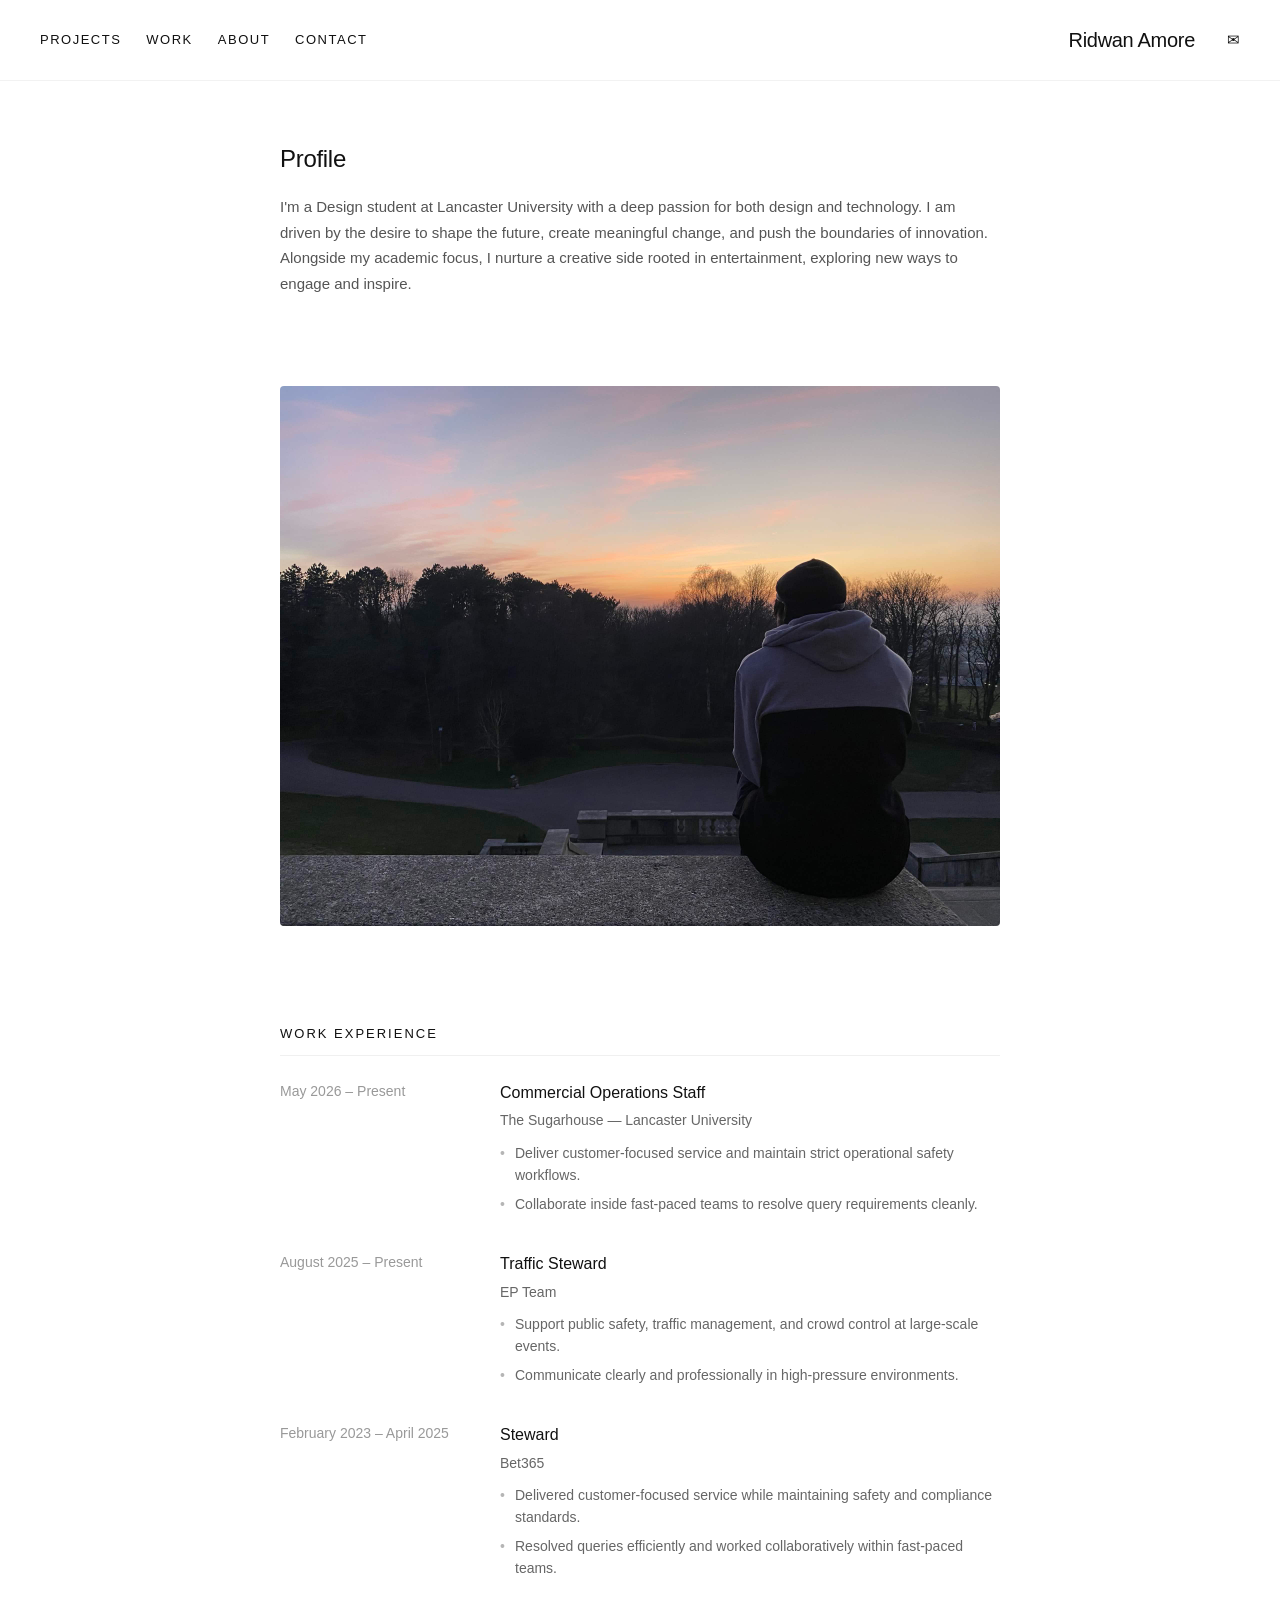
==== about.html @ fedd4a75 "Add files via upload" ====
<!DOCTYPE html>
<html lang="en">
<head>
    <meta charset="UTF-8">
    <meta name="viewport" content="width=device-width, initial-scale=1.0">
    <title>About | Ridwan Amore</title>
    <link rel="stylesheet" href="style.css">
    <style>
        /* Base Layout Settings */
        * {
            margin: 0;
            padding: 0;
            box-sizing: border-box;
        }

        body {
            font-family: 'Helvetica Neue', Helvetica, Arial, sans-serif;
            background-color: #ffffff;
            color: #333333;
            line-height: 1.6;
            -webkit-font-smoothing: antialiased;
            -moz-osx-font-smoothing: grayscale;
        }

        /* About Header Section */
        .about-header {
            max-width: 800px;
            margin: 140px auto 60px auto;
            padding: 0 40px;
        }

        .about-header h1 {
            font-size: 24px;
            font-weight: 400;
            letter-spacing: -0.3px;
            margin-bottom: 16px;
            color: #111111;
        }

        .about-header p {
            font-size: 15px;
            color: #555555;
            line-height: 1.7;
        }

        /* About Narrative & Image Layout */
        .about-content {
            max-width: 800px;
            margin: 0 auto 120px auto;
            padding: 0 40px;
        }

        .about-image {
            width: 100%;
            height: auto;
            border-radius: 4px;
            margin: 30px 0 40px 0;
            cursor: zoom-in;
            transition: opacity 0.25s ease;
        }

        .about-image:hover {
            opacity: 0.95;
        }

        /* CV & Work Experience Layout Grid */
        .cv-section {
            margin-top: 50px;
        }

        .cv-section h2 {
            font-size: 13px;
            text-transform: uppercase;
            letter-spacing: 2px;
            color: #111111;
            font-weight: 500;
            border-bottom: 1px solid #f0f0f0;
            padding-bottom: 10px;
            margin-bottom: 24px;
        }

        .cv-item {
            display: grid;
            grid-template-columns: 200px 1fr;
            margin-bottom: 30px;
            gap: 20px;
        }

        .cv-meta {
            font-size: 14px;
            color: #999999;
            font-weight: 400;
        }

        .cv-detail h3 {
            font-size: 16px;
            font-weight: 400;
            color: #111111;
            margin-bottom: 4px;
        }

        .cv-detail h4 {
            font-size: 14px;
            font-weight: 400;
            color: #666666;
            margin-bottom: 10px;
        }

        .cv-detail ul {
            list-style: none;
            padding-left: 0;
        }

        .cv-detail li {
            font-size: 14px;
            color: #666666;
            margin-bottom: 6px;
            position: relative;
            padding-left: 15px;
        }

        .cv-detail li::before {
            content: "•";
            position: absolute;
            left: 0;
            color: #b5b5b5;
        }

        @media (max-width: 600px) {
            .cv-item {
                grid-template-columns: 1fr;
                gap: 6px;
            }
        }

        /* Lightbox Layout Styles */
        .lightbox {
            position: fixed;
            top: 0;
            left: 0;
            width: 100%;
            height: 100%;
            background-color: rgba(0, 0, 0, 0.95);
            display: flex;
            justify-content: center;
            align-items: center;
            z-index: 2000;
            opacity: 0;
            pointer-events: none;
            transition: opacity 0.3s ease;
        }

        .lightbox.active {
            opacity: 1;
            pointer-events: auto;
        }

        .lightbox img {
            max-width: 92%;
            max-height: 92%;
            object-fit: contain;
            transform: scale(0.95);
            transition: transform 0.3s ease;
        }

        .lightbox.active img {
            transform: scale(1);
        }

        .lightbox-close {
            position: absolute;
            top: 30px;
            right: 40px;
            color: #ffffff;
            font-size: 40px;
            cursor: pointer;
            font-weight: 200;
        }
    </style>
</head>
<body>

    <!-- Fixed Top Navigation Dock -->
    <nav class="navbar">
        <div class="nav-links">
            <a href="index.html#projects">Projects</a>
            <a href="work.html">Work</a>
            <a href="about.html">About</a>
            <a href="contact.html">Contact</a>
        </div>
        <div class="nav-right">
            <span class="signature">Ridwan Amore</span>
            <div class="social-icons">
                <a href="contact.html">✉</a>
            </div>
        </div>
    </nav>

    <main>
        <header class="about-header">
            <h1>Profile</h1>
            <p>I'm a Design student at Lancaster University with a deep passion for both design and technology. I am driven by the desire to shape the future, create meaningful change, and push the boundaries of innovation. Alongside my academic focus, I nurture a creative side rooted in entertainment, exploring new ways to engage and inspire.</p>
        </header>

        <article class="about-content">
            <img src="IMG_1082.jpg" alt="Studio Workspace" class="about-image zoomable">

            <section class="cv-section">
                <h2>Work Experience</h2>

                <div class="cv-item">
                    <div class="cv-meta">May 2026 – Present</div>
                    <div class="cv-detail">
                        <h3>Commercial Operations Staff</h3>
                        <h4>The Sugarhouse — Lancaster University</h4>
                        <ul>
                            <li>Deliver customer-focused service and maintain strict operational safety workflows.</li>
                            <li>Collaborate inside fast-paced teams to resolve query requirements cleanly.</li>
                        </ul>
                    </div>
                </div>

                <div class="cv-item">
                    <div class="cv-meta">August 2025 – Present</div>
                    <div class="cv-detail">
                        <h3>Traffic Steward</h3>
                        <h4>EP Team</h4>
                        <ul>
                            <li>Support public safety, traffic management, and crowd control at large-scale events.</li>
                            <li>Communicate clearly and professionally in high-pressure environments.</li>
                        </ul>
                    </div>
                </div>

                <div class="cv-item">
                    <div class="cv-meta">February 2023 – April 2025</div>
                    <div class="cv-detail">
                        <h3>Steward</h3>
                        <h4>Bet365</h4>
                        <ul>
                            <li>Delivered customer-focused service while maintaining safety and compliance standards.</li>
                            <li>Resolved queries efficiently and worked collaboratively within fast-paced teams.</li>
                        </ul>
                    </div>
                </div>
            </section>
        </article>
    </main>

    <div class="lightbox" id="lightbox">
        <span class="lightbox-close" id="lightbox-close">&times;</span>
        <img id="lightbox-img" src="" alt="Enlarged view">
    </div>

    <script>
        const lightbox = document.getElementById('lightbox');
        const lightboxImg = document.getElementById('lightbox-img');
        const lightboxClose = document.getElementById('lightbox-close');

        document.querySelectorAll('.zoomable').forEach(img => {
            img.addEventListener('click', () => {
                lightboxImg.src = img.src;
                lightbox.classList.add('active');
            });
        });

        lightboxClose.addEventListener('click', () => {
            lightbox.classList.remove('active');
        });

        lightbox.addEventListener('click', (e) => {
            if (e.target !== lightboxImg && e.target !== lightboxClose) {
                lightbox.classList.remove('active');
            }
        });
    </script>
</body>
</html>
---- style.css ----
/* Base Layout & Reset */
* {
    margin: 0;
    padding: 0;
    box-sizing: border-box;
}

body {
    /* Pure Helvetica stack with no serif overrides */
    font-family: 'Helvetica Neue', Helvetica, Arial, sans-serif;
    background-color: #ffffff;
    color: #333333;
    line-height: 1.6;
    -webkit-font-smoothing: antialiased;
    -moz-osx-font-smoothing: grayscale;
}

/* Sticky Navigation Bar */
.navbar {
    position: fixed;
    top: 0;
    left: 0;
    width: 100%;
    background-color: rgba(255, 255, 255, 0.95);
    display: flex;
    justify-content: space-between;
    align-items: center;
    padding: 24px 40px;
    z-index: 1000;
    border-bottom: 1px solid #f2f2f2;
}

.nav-links {
    display: flex;
    gap: 25px;
}

.nav-links a {
    text-decoration: none;
    color: #111111;
    font-weight: 400; /* Semi-thick, elegant weight */
    font-size: 13px;
    text-transform: uppercase;
    letter-spacing: 1.5px;
    transition: opacity 0.2s ease;
}

.nav-links a:hover {
    opacity: 0.5;
}

.nav-right {
    display: flex;
    align-items: center;
    gap: 20px;
}

/* Light / Semi-thick Name branding */
.signature {
    font-weight: 300; /* Ultra-clean, light weight */
    font-size: 20px;
    letter-spacing: -0.3px;
    color: #111111;
}

.social-icons a {
    color: #111111;
    text-decoration: none;
    font-size: 15px;
    margin-left: 12px;
    transition: opacity 0.2s ease;
}

.social-icons a:hover {
    opacity: 0.5;
}

/* Page Spacing for Sticky Nav */
main {
    margin-top: 90px;
}

/* Global Lightbox / Image Zoom Modal */
.lightbox {
    position: fixed;
    top: 0;
    left: 0;
    width: 100%;
    height: 100%;
    background-color: rgba(0, 0, 0, 0.95);
    display: flex;
    justify-content: center;
    align-items: center;
    z-index: 2000;
    opacity: 0;
    pointer-events: none;
    transition: opacity 0.3s ease;
}

.lightbox.active {
    opacity: 1;
    pointer-events: auto;
}

.lightbox img {
    max-width: 92%;
    max-height: 92%;
    object-fit: contain;
    transform: scale(0.95);
    transition: transform 0.3s ease;
}

.lightbox.active img {
    transform: scale(1);
}

.lightbox-close {
    position: absolute;
    top: 30px;
    right: 40px;
    color: #ffffff;
    font-size: 40px;
    cursor: pointer;
    font-weight: 200;
}

@media (max-width: 600px) {
    .cv-item {
        grid-template-columns: 1fr;
        gap: 6px;
    }
}
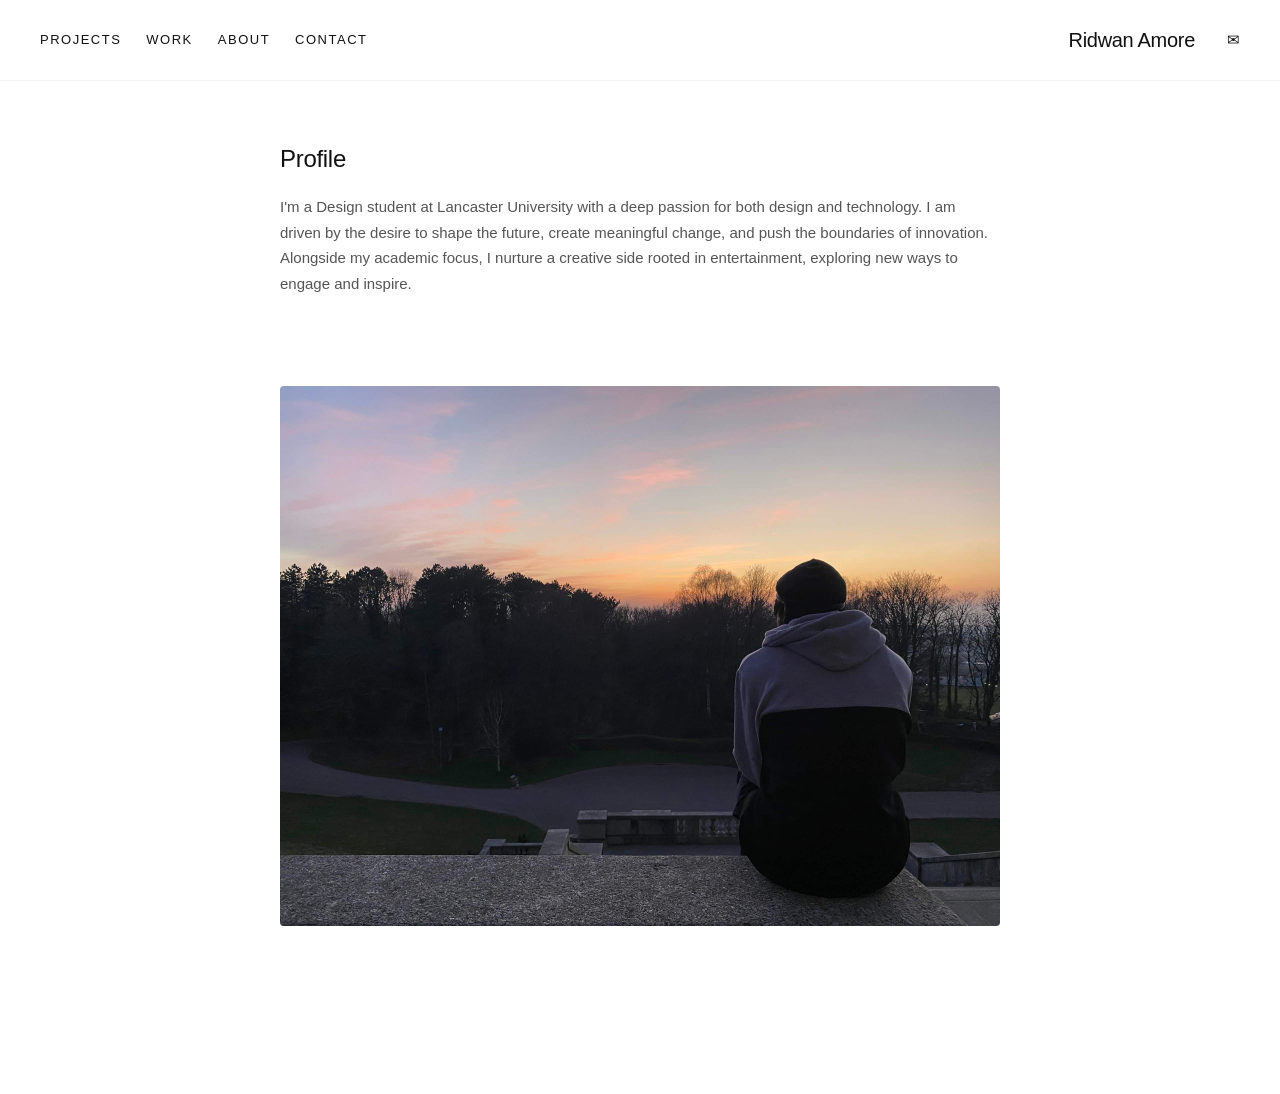
==== commit 0ab4a110: "Update about.html" ====
--- a/about.html
+++ b/about.html
@@ -205,44 +205,7 @@
         <article class="about-content">
             <img src="IMG_1082.jpg" alt="Studio Workspace" class="about-image zoomable">
 
-            <section class="cv-section">
-                <h2>Work Experience</h2>
-
-                <div class="cv-item">
-                    <div class="cv-meta">May 2026 – Present</div>
-                    <div class="cv-detail">
-                        <h3>Commercial Operations Staff</h3>
-                        <h4>The Sugarhouse — Lancaster University</h4>
-                        <ul>
-                            <li>Deliver customer-focused service and maintain strict operational safety workflows.</li>
-                            <li>Collaborate inside fast-paced teams to resolve query requirements cleanly.</li>
-                        </ul>
-                    </div>
-                </div>
-
-                <div class="cv-item">
-                    <div class="cv-meta">August 2025 – Present</div>
-                    <div class="cv-detail">
-                        <h3>Traffic Steward</h3>
-                        <h4>EP Team</h4>
-                        <ul>
-                            <li>Support public safety, traffic management, and crowd control at large-scale events.</li>
-                            <li>Communicate clearly and professionally in high-pressure environments.</li>
-                        </ul>
-                    </div>
-                </div>
-
-                <div class="cv-item">
-                    <div class="cv-meta">February 2023 – April 2025</div>
-                    <div class="cv-detail">
-                        <h3>Steward</h3>
-                        <h4>Bet365</h4>
-                        <ul>
-                            <li>Delivered customer-focused service while maintaining safety and compliance standards.</li>
-                            <li>Resolved queries efficiently and worked collaboratively within fast-paced teams.</li>
-                        </ul>
-                    </div>
-                </div>
+          
             </section>
         </article>
     </main>
